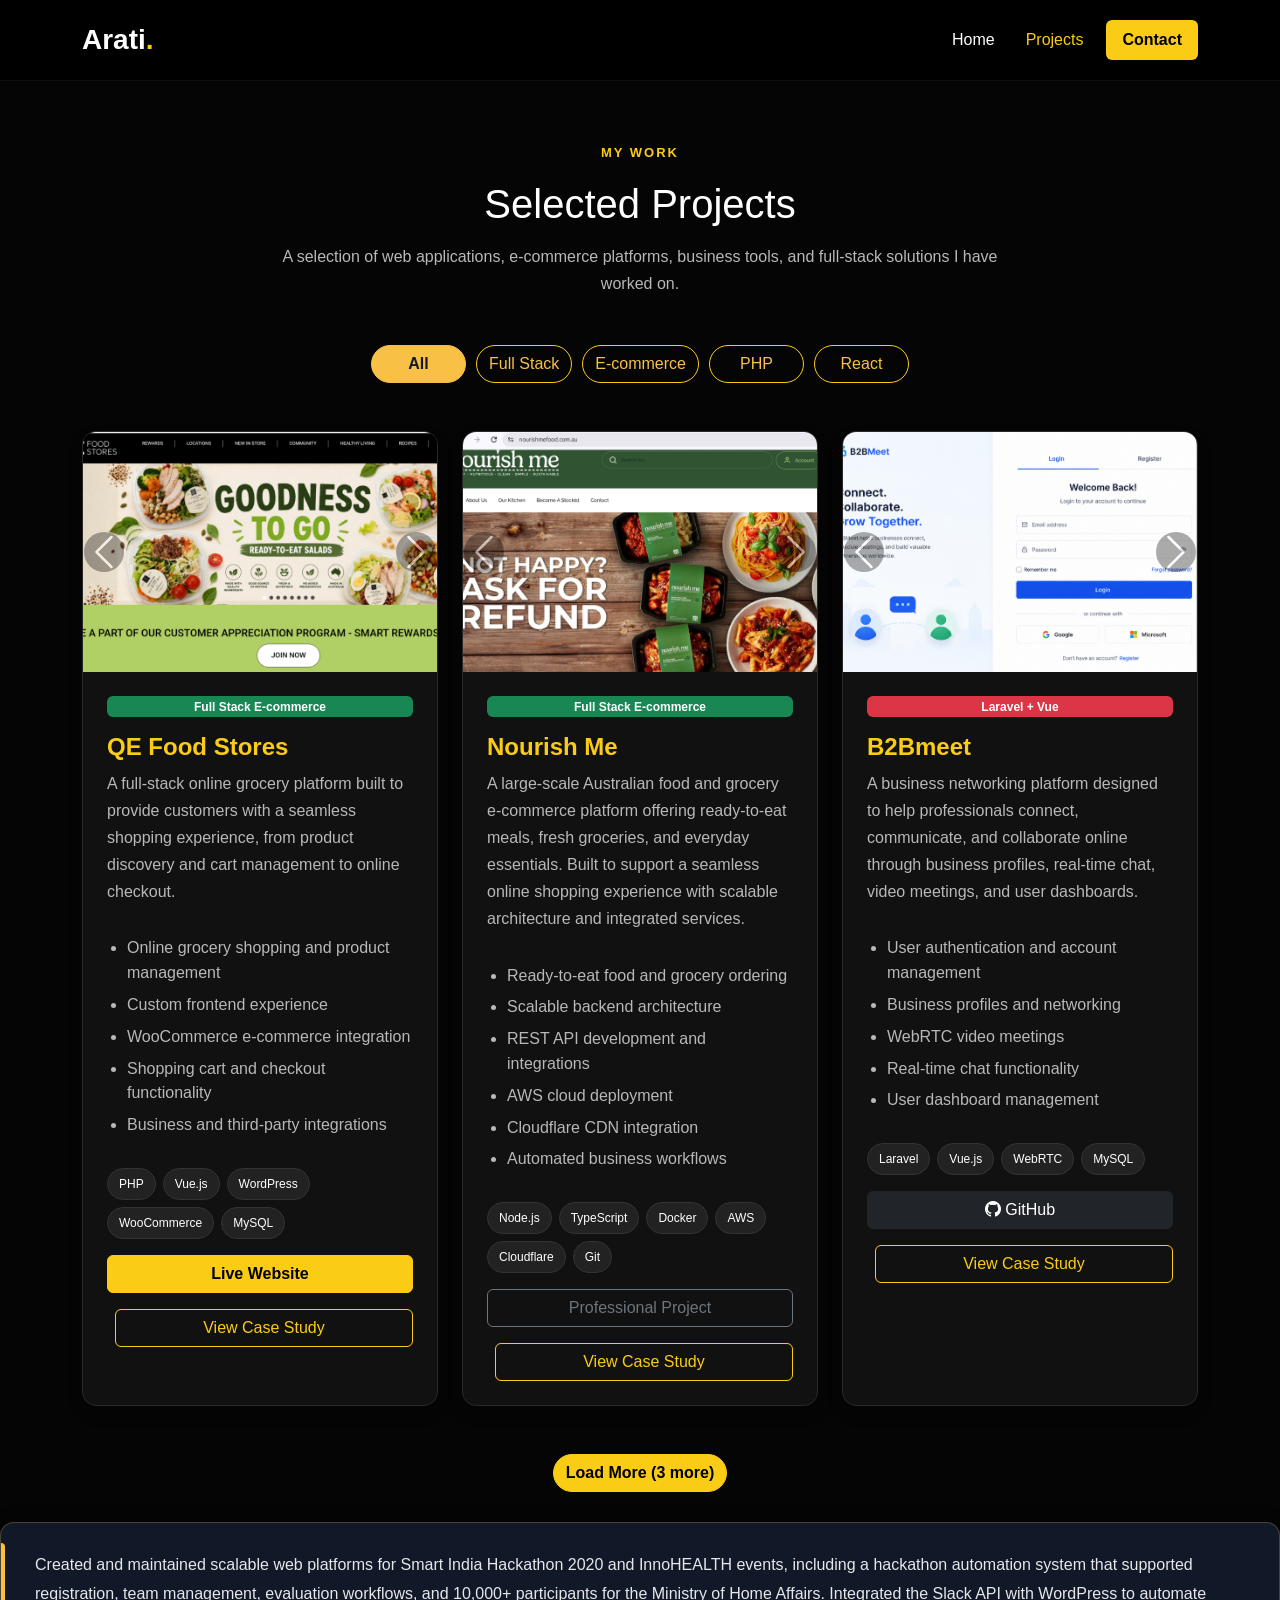
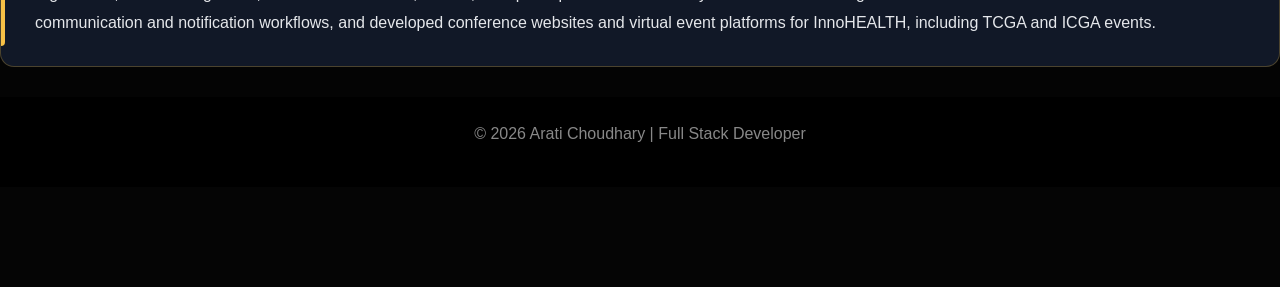
==== projects.html @ 0f9b1ab1 "Update project card with GitHub link and styling" ====
<!DOCTYPE html>

<html lang="en">

<head>

<meta charset="UTF-8">

<meta name="viewport" content="width=device-width, initial-scale=1.0">

<title>Projects | Arati Choudhary</title>

<!-- Bootstrap -->
<link
    href="https://cdn.jsdelivr.net/npm/bootstrap@5.3.3/dist/css/bootstrap.min.css"
    rel="stylesheet"
>

<!-- Bootstrap Icons -->
<link
    rel="stylesheet"
    href="https://cdn.jsdelivr.net/npm/bootstrap-icons@1.11.3/font/bootstrap-icons.min.css"
>

<!-- Custom CSS -->
<link rel="stylesheet" href="style.css">


</head>

<body>

<!-- =========================
     NAVBAR
========================= -->

<nav class="navbar navbar-expand-lg navbar-dark fixed-top">


<div class="container">

    <a class="navbar-brand fw-bold fs-3" href="index.html">
        Arati<span class="text-primary">.</span>
    </a>


    <button
        class="navbar-toggler"
        type="button"
        data-bs-toggle="collapse"
        data-bs-target="#menu"
    >

        <span class="navbar-toggler-icon"></span>

    </button>


    <div class="collapse navbar-collapse" id="menu">

        <ul class="navbar-nav ms-auto">

            <li class="nav-item">

                <a class="nav-link" href="index.html">
                    Home
                </a>

            </li>


            <li class="nav-item">

                <a class="nav-link active" href="#projects">
                    Projects
                </a>

            </li>


            <li class="nav-item">

                <a
                    class="nav-link btn btn-primary px-3"
                    href="index.html#contact"
                >
                    Contact
                </a>

            </li>

        </ul>

    </div>

</div>


</nav>

                        

<!-- =========================
     PROJECTS SECTION
========================= -->

<section id="projects" class="section projects-page">

<div class="container">


    <!-- Page Heading -->

    <div class="text-center mb-5">

        <span class="section-tag">
            MY WORK
        </span>

        <h1 class="mt-3">
            Selected Projects
        </h1>

        <p class="section-description">
            A selection of web applications, e-commerce platforms,
            business tools, and full-stack solutions I have worked on.
        </p>

    </div>



    <!-- =========================
         PROJECT FILTERS
    ========================= -->

    <div class="text-center mb-5 project-filters">

        <button
            class="btn btn-primary filter-btn"
            data-filter="all"
        >
            All
        </button>


        <button
            class="btn btn-outline-primary filter-btn"
            data-filter="fullstack"
        >
            Full Stack
        </button>


        <button
            class="btn btn-outline-primary filter-btn"
            data-filter="ecommerce"
        >
            E-commerce
        </button>


        <button
            class="btn btn-outline-primary filter-btn"
            data-filter="php"
        >
            PHP
        </button>


        <button
            class="btn btn-outline-primary filter-btn"
            data-filter="react"
        >
            React
        </button>


 <!---      <button
            class="btn btn-outline-primary filter-btn"
            data-filter="ai"
        >
            AI
        </button>--->

    </div>



    <!-- =========================
         PROJECT GRID
    ========================= -->

    <div class="row g-4">



        <!-- =====================================================
             QE FOOD STORES
        ====================================================== -->

        <div class="col-lg-4 col-md-6 project-item fullstack ecommerce">

            <div class="project-card card shadow h-100">


                <!-- Images -->

                <div
                    id="qeSlider"
                    class="carousel slide"
                    data-bs-ride="carousel"
                >

                    <div class="carousel-inner">

                        <div class="carousel-item active">

                            <img
                                src="images/qehome.png"
                                class="d-block w-100"
                                alt="QE Food Stores home page"
                            >

                        </div>


                        <div class="carousel-item">

                            <img
                                src="images/qe-product.png"
                                class="d-block w-100"
                                alt="QE Food Stores products"
                            >

                        </div>


                        <div class="carousel-item">

                            <img
                                src="images/qe-cart.png"
                                class="d-block w-100"
                                alt="QE Food Stores shopping cart"
                            >

                        </div>

                    </div>


                    <button
                        class="carousel-control-prev"
                        type="button"
                        data-bs-target="#qeSlider"
                        data-bs-slide="prev"
                    >

                        <span class="carousel-control-prev-icon"></span>

                    </button>


                    <button
                        class="carousel-control-next"
                        type="button"
                        data-bs-target="#qeSlider"
                        data-bs-slide="next"
                    >

                        <span class="carousel-control-next-icon"></span>

                    </button>

                </div>



                <!-- Content -->

                <div class="card-body">

                    <span class="badge bg-success">
                        Full Stack E-commerce
                    </span>


                    <h4 class="mt-3">
                        QE Food Stores
                    </h4>


                    <p>
                        A full-stack online grocery platform built to
                        provide customers with a seamless shopping
                        experience, from product discovery and cart
                        management to online checkout.
                    </p>


                    <ul class="project-features">

                        <li>
                            Online grocery shopping and product management
                        </li>

                        <li>
                            Custom frontend experience
                        </li>

                        <li>
                            WooCommerce e-commerce integration
                        </li>

                        <li>
                            Shopping cart and checkout functionality
                        </li>

                        <li>
                            Business and third-party integrations
                        </li>

                    </ul>


                    <div class="tech-stack">

                        <span>PHP</span>
                        <span>Vue.js</span>
                        <span>WordPress</span>
                        <span>WooCommerce</span>
                        <span>MySQL</span>

                    </div>


                    <a
                        href="https://qefoodstores.com.au"
                        target="_blank"
                        rel="noopener noreferrer"
                        class="btn btn-primary mt-3"
                    >
                        Live Website
                    </a>
                   <button
    type="button"
    class="btn btn-outline-primary mt-3 ms-2"
    data-bs-toggle="modal"
    data-bs-target="#qeCaseStudy"
>
    View Case Study
                   </button>
                </div>

            </div>

        </div>



        <!-- =====================================================
             NOURISH ME
        ====================================================== -->

        <div class="col-lg-4 col-md-6 project-item fullstack ecommerce">

            <div class="project-card card shadow h-100">


                <div
                    id="nourishSlider"
                    class="carousel slide"
                    data-bs-ride="carousel"
                >

                    <div class="carousel-inner">

                        <div class="carousel-item active">

                            <img
                                src="images/nourish-home.png"
                                class="d-block w-100"
                                alt="Nourish Me home page"
                            >

                        </div>


                        <div class="carousel-item">

                            <img
                                src="images/nourish-product.png"
                                class="d-block w-100"
                                alt="Nourish Me products"
                            >

                        </div>


                        <div class="carousel-item">

                            <img
                                src="images/nourish-all-product.png"
                                class="d-block w-100"
                                alt="Nourish Me all products"
                            >

                        </div>
                        <div class="carousel-item">

                            <img
                                src="images/nourish-shopping-cart.png"
                                class="d-block w-100"
                                alt="Nourish Me shopping cart"
                            >

                        </div>

                    </div>


                    <button
                        class="carousel-control-prev"
                        type="button"
                        data-bs-target="#nourishSlider"
                        data-bs-slide="prev"
                    >

                        <span class="carousel-control-prev-icon"></span>

                    </button>


                    <button
                        class="carousel-control-next"
                        type="button"
                        data-bs-target="#nourishSlider"
                        data-bs-slide="next"
                    >

                        <span class="carousel-control-next-icon"></span>

                    </button>

                </div>



                <div class="card-body">

                    <span class="badge bg-success">
                        Full Stack E-commerce
                    </span>


                    <h4 class="mt-3">
                        Nourish Me
                    </h4>


                    <p>
                        A large-scale Australian food and grocery
                        e-commerce platform offering ready-to-eat meals,
                        fresh groceries, and everyday essentials.
                        Built to support a seamless online shopping
                        experience with scalable architecture and
                        integrated services.
                    </p>


                    <ul class="project-features">

                        <li>
                            Ready-to-eat food and grocery ordering
                        </li>

                        <li>
                            Scalable backend architecture
                        </li>

                        <li>
                            REST API development and integrations
                        </li>

                        <li>
                            AWS cloud deployment
                        </li>

                        <li>
                            Cloudflare CDN integration
                        </li>

                        <li>
                            Automated business workflows
                        </li>

                    </ul>


                    <div class="tech-stack">

                        <span>Node.js</span>
                        <span>TypeScript</span>
                        <span>Docker</span>
                        <span>AWS</span>
                        <span>Cloudflare</span>
                        <span>Git</span>

                    </div>


                    <button
                        class="btn btn-outline-secondary mt-3"
                        type="button"
                    >
                        Professional Project
                    </button>
<button
    type="button"
    class="btn btn-outline-primary mt-3 ms-2"
    data-bs-toggle="modal"
    data-bs-target="#nourishCaseStudy"
>
    View Case Study
</button>

                    
                </div>

            </div>

        </div>



        <!-- =====================================================
             B2BMEET
        ====================================================== -->

        <div class="col-lg-4 col-md-6 project-item fullstacko php">

            <div class="project-card card shadow h-100">


                <div
                    id="b2bSlider"
                    class="carousel slide"
                    data-bs-ride="carousel"
                >

                    <div class="carousel-inner">

                        <div class="carousel-item active">

                            <img
                                src="images/b2b-home.png"
                                class="d-block w-100"
                                alt="B2Bmeet home page"
                            >

                        </div>


                        <div class="carousel-item">

                            <img
                                src="images/b2b-meeting.png"
                                class="d-block w-100"
                                alt="B2Bmeet video meeting"
                            >

                        </div>


                        <div class="carousel-item">

                            <img
                                src="images/b2b-chat.png"
                                class="d-block w-100"
                                alt="B2Bmeet chat"
                            >

                        </div>

                    </div>


                    <button
                        class="carousel-control-prev"
                        type="button"
                        data-bs-target="#b2bSlider"
                        data-bs-slide="prev"
                    >

                        <span class="carousel-control-prev-icon"></span>

                    </button>


                    <button
                        class="carousel-control-next"
                        type="button"
                        data-bs-target="#b2bSlider"
                        data-bs-slide="next"
                    >

                        <span class="carousel-control-next-icon"></span>

                    </button>

                </div>



                <div class="card-body">

                    <span class="badge bg-danger">
                        Laravel + Vue
                    </span>


                    <h4 class="mt-3">
                        B2Bmeet
                    </h4>


                    <p>
                        A business networking platform designed to help
                        professionals connect, communicate, and
                        collaborate online through business profiles,
                        real-time chat, video meetings, and user
                        dashboards.
                    </p>


                    <ul class="project-features">

                        <li>
                            User authentication and account management
                        </li>

                        <li>
                            Business profiles and networking
                        </li>

                        <li>
                            WebRTC video meetings
                        </li>

                        <li>
                            Real-time chat functionality
                        </li>

                        <li>
                            User dashboard management
                        </li>

                    </ul>


                    <div class="tech-stack">

                        <span>Laravel</span>
                        <span>Vue.js</span>
                        <span>WebRTC</span>
                        <span>MySQL</span>

                    </div>


                    <a
                        href="https://github.com/Arati-coder26/B2Bmeet"
                        target="_blank"
                        rel="noopener noreferrer"
                        class="btn btn-dark mt-3"
                    >

                        <i class="bi bi-github"></i>

                        GitHub

                    </a>
                
    <button
    type="button"
    class="btn btn-outline-primary mt-3 ms-2"
    data-bs-toggle="modal"
    data-bs-target="#b2bCaseStudy"
  >
    View Case Study
</button>

                    

                </div>

            </div>

        </div>


<!-- =========================
     CAREERTRACK PROJECT
========================= -->

<div class="col-lg-4 col-md-6 project-item fullstacko react">

    <div class="project-card card shadow h-100">
        <div
                    id="b2bSlider"
                    class="carousel slide"
                    data-bs-ride="carousel"
                >

                    <div class="carousel-inner">

                        <div class="carousel-item active">

                            <img
                                src="images/b2b-home.png"
                                class="d-block w-100"
                                alt="B2Bmeet home page"
                            >

                        </div>


                        <div class="carousel-item">

                            <img
                                src="images/b2b-meeting.png"
                                class="d-block w-100"
                                alt="B2Bmeet video meeting"
                            >

                        </div>


                        <div class="carousel-item">

                            <img
                                src="images/b2b-chat.png"
                                class="d-block w-100"
                                alt="B2Bmeet chat"
                            >

                        </div>

                    </div>


                    <button
                        class="carousel-control-prev"
                        type="button"
                        data-bs-target="#b2bSlider"
                        data-bs-slide="prev"
                    >

                        <span class="carousel-control-prev-icon"></span>

                    </button>
            
        </div><button
                        class="carousel-control-next"
                        type="button"
                        data-bs-target="#b2bSlider"
                        data-bs-slide="next"
                    >

                        <span class="carousel-control-next-icon"></span>

                    </button>
    </div>
    <div class="card-body">
    <span class="badge bg-danger">
                        React + Typescript 
                    </span>


                    <h4 class="mt-3">
                        CareerTrack 
                    </h4>
    
        


            <p>
                A job application tracking platform designed to help users
                organize applications, monitor hiring progress, and manage
                their career search from one centralized dashboard.
            </p>

            <ul>

                <li>
                    Job application tracking and management
                </li>

                <li>
                    Application pipeline and hiring-stage tracking
                </li>

                <li>
                    Dashboard with application statistics and activity monitoring
                </li>

                <li>
                    Search, filtering, and application organization
                </li>

                <li>
                    Responsive interface for managing the job search
                </li>

            </ul>

            <div class="tech-stack">
                <span>React</span>
                <span>TypeScript</span>
                <span>Node.js</span>
                <span>API</span>
                <span>Database</span>
            </div>

            <!-- GitHub Button -->

        <a
                        href="https://github.com/Arati-coder26/careertrack-demo"
                        target="_blank"
                        rel="noopener noreferrer"
                        class="btn btn-dark mt-3"
                    >

                        <i class="bi bi-github"></i>

                        GitHub

                    </a>
                
    <button
    type="button"
    class="btn btn-outline-primary mt-3 ms-2"
    data-bs-toggle="modal"
    data-bs-target="#careerTrackCaseStudy"
  >
    View Case Study
    </button>

        </div>

    </div>
</div>



        
        <!-- =====================================================
             MOIRA
        ====================================================== -->

        <div class="col-lg-4 col-md-6 project-item ecommerce fullstack">

            <div class="project-card card shadow h-100">


                <div
                    id="moiraSlider"
                    class="carousel slide"
                    data-bs-ride="carousel"
                >

                    <div class="carousel-inner">

                        <div class="carousel-item active">

                            <img
                                src="images/moira-home.png"
                                class="d-block w-100"
                                alt="Moira home page"
                            >

                        </div>


                        <div class="carousel-item">

                            <img
                                src="images/moira-product.png"
                                class="d-block w-100"
                                alt="Moira products"
                            >

                        </div>


                        <div class="carousel-item">

                            <img
                                src="images/moira-cart.png"
                                class="d-block w-100"
                                alt="Moira product details"
                            >

                        </div>

                    </div>


                    <button
                        class="carousel-control-prev"
                        type="button"
                        data-bs-target="#moiraSlider"
                        data-bs-slide="prev"
                    >

                        <span class="carousel-control-prev-icon"></span>

                    </button>


                    <button
                        class="carousel-control-next"
                        type="button"
                        data-bs-target="#moiraSlider"
                        data-bs-slide="next"
                    >

                        <span class="carousel-control-next-icon"></span>

                    </button>

                </div>



                <div class="card-body">

                    <span class="badge bg-dark">
                        E-commerce
                    </span>


                    <h4 class="mt-3">
                        Moira
                    </h4>


                    <p>
                        A beauty e-commerce website featuring curated
                        product collections and a smooth, user-friendly
                        shopping experience. Customers can explore
                        products, view detailed information, and shop
                        conveniently online.
                    </p>


                    <ul class="project-features">

                        <li>
                            Product collections and categorization
                        </li>

                        <li>
                            Detailed product pages
                        </li>

                        <li>
                            Online shopping experience
                        </li>

                        <li>
                            Responsive storefront design
                        </li>

                    </ul>


                    <div class="tech-stack">

                        <span>Shopify</span>
                        <span>Liquid</span>
                        <span>JavaScript</span>
                        <span>HTML</span>
                        <span>CSS</span>

                    </div>


                    <a
                        href="https://moirabeauty.in/"
                        target="_blank"
                        rel="noopener noreferrer"
                        class="btn btn-primary mt-3"
                    >
                        Live Website
                    </a>
                
<button
    type="button"
    class="btn btn-outline-primary mt-3 ms-2"
    data-bs-toggle="modal"
    data-bs-target="#moiraCaseStudy"
>
    View Case Study
</button>



                </div>

            </div>

        </div>



        <!-- =====================================================
             SKEYNDOR
        ====================================================== -->

        <div class="col-lg-4 col-md-6 project-item ecommerce fullstack">

            <div class="project-card card shadow h-100">


                <div
                    id="skeyndorSlider"
                    class="carousel slide"
                    data-bs-ride="carousel"
                >

                    <div class="carousel-inner">

                        <div class="carousel-item active">

                            <img
                                src="images/skeyndor-home.png"
                                class="d-block w-100"
                                alt="Skeyndor home page"
                            >

                        </div>


                        <div class="carousel-item">

                            <img
                                src="images/skeyndor-products.png"
                                class="d-block w-100"
                                alt="Skeyndor products"
                            >

                        </div>


                        <div class="carousel-item">

                            <img
                                src="images/skeyndor-cart.png"
                                class="d-block w-100"
                                alt="Skeyndor shopping cart"
                            >

                        </div>

                    </div>


                    <button
                        class="carousel-control-prev"
                        type="button"
                        data-bs-target="#skeyndorSlider"
                        data-bs-slide="prev"
                    >

                        <span class="carousel-control-prev-icon"></span>

                    </button>


                    <button
                        class="carousel-control-next"
                        type="button"
                        data-bs-target="#skeyndorSlider"
                        data-bs-slide="next"
                    >

                        <span class="carousel-control-next-icon"></span>

                    </button>

                </div>



                <div class="card-body">

                    <span class="badge bg-dark">
                        E-commerce
                    </span>


                    <h4 class="mt-3">
                        Skeyndor
                    </h4>


                    <p>
                        A skincare e-commerce platform focused on
                        product discovery and online shopping, providing
                        customers with an organized and intuitive
                        browsing experience.
                    </p>


                    <ul class="project-features">

                        <li>
                            Skincare product collections
                        </li>

                        <li>
                            Product browsing and discovery
                        </li>

                        <li>
                            Detailed product information
                        </li>

                        <li>
                            Shopping cart functionality
                        </li>

                    </ul>


                    <div class="tech-stack">

                        <span>Shopify</span>
                        <span>Liquid</span>
                        <span>JavaScript</span>
                        <span>CSS3</span>

                    </div>


                    <a
                        href="https://skeyndor.in/"
                        target="_blank"
                        rel="noopener noreferrer"
                        class="btn btn-primary mt-3"
                    >
                        Live Website
                    </a>
     
<button
    type="button"
    class="btn btn-outline-primary mt-3 ms-2"
    data-bs-toggle="modal"
    data-bs-target="#skeyndorCaseStudy"
>
    View Case Study
</button>

                    
                </div>

            </div>

        </div>



        <!-- =====================================================
             CERTIFICATE MANAGEMENT SYSTEM
        ====================================================== -->

        <div class="col-lg-4 col-md-6 project-item php">

            <div class="project-card card shadow h-100">


                <div
                    id="certificateSlider"
                    class="carousel slide"
                    data-bs-ride="carousel"
                >

                    <div class="carousel-inner">

                        <div class="carousel-item active">

                            <img
                                src="images/certificate-admin.png"
                                class="d-block w-100"
                                alt="Certificate management system"
                            >

                        </div>


                        <div class="carousel-item">

                            <img
                                src="images/certificate-dashboard.png"
                                class="d-block w-100"
                                alt="Certificate management dashboard"
                            >

                        </div>

                    </div>


                    <button
                        class="carousel-control-prev"
                        type="button"
                        data-bs-target="#certificateSlider"
                        data-bs-slide="prev"
                    >

                        <span class="carousel-control-prev-icon"></span>

                    </button>


                    <button
                        class="carousel-control-next"
                        type="button"
                        data-bs-target="#certificateSlider"
                        data-bs-slide="next"
                    >

                        <span class="carousel-control-next-icon"></span>

                    </button>
                    


                  </div>



                <div class="card-body">

                    <span class="badge bg-warning text-dark">
                        PHP
                    </span>


                    <h4 class="mt-3">
                        Certificate Management System
                    </h4>


                    <p>
                        A centralized certificate management platform
                        designed to streamline certificate creation,
                        customization, record management, and
                        organization through a simple digital workflow.
                    </p>


                    <ul class="project-features">

                        <li>
                            Certificate creation and management
                        </li>

                        <li>
                            Certificate record organization
                        </li>

                        <li>
                            Structured management dashboard
                        </li>

                        <li>
                            User-friendly workflow
                        </li>

                    </ul>


                    <div class="tech-stack">

                        <span>PHP</span>
                        <span>MySQL</span>
                        <span>Bootstrap</span>
                        <span>JavaScript</span>

                    </div>


                    <a
                        href="https://github.com/Arati-coder26/certificate"
                        target="_blank"
                        rel="noopener noreferrer"
                        class="btn btn-dark mt-3"
                    >

                        <i class="bi bi-github"></i>

                        GitHub

                    </a>
                    <button
    type="button"
    class="btn btn-warning mt-3"
    data-bs-toggle="modal"
    data-bs-target="#certificateCaseStudy"
>
    View Case Study
</button>

            </div>

        </div>


    </div>





<!-- =====================================================
     7. FRESH FOOD CAFE
====================================================== -->

<div class="col-lg-4 col-md-6 project-item load-more-project fullstack ecommerce">

    <div class="project-card card shadow h-100">

        <img
            src="images/fresh-food-cafe.png"
            class="card-img-top project-image"
            alt="Fresh Food Cafe website"
        >

        <div class="card-body">

            <span class="badge bg-primary">
                Web Development
            </span>

            <h4 class="mt-3">
                Fresh Food Café
            </h4>

            <p>
                A business website for an Australian fresh food and
                café business, created to present the business,
                products, services, and customer information online.
            </p>

            <ul class="project-features">
                <li>Business website development</li>
                <li>Product and service presentation</li>
                <li>Responsive user interface</li>
                <li>Customer-focused website structure</li>
            </ul>

            <div class="tech-stack">
                <span>Web Development</span>
                <span>Full Stack</span>
            </div>

            <a
                href="https://freshfoodmarketscafe.com.au"
                target="_blank"
                rel="noopener noreferrer"
                class="btn btn-primary mt-3"
            >
                Live Website
            </a>

        </div>

    </div>

</div>


<!-- =====================================================
     8. QV ELECTRICAL
====================================================== -->

<div class="col-lg-4 col-md-6 project-item load-more-project fullstack">

    <div class="project-card card shadow h-100">

        <img
            src="images/qvelectrical.png"
            class="card-img-top project-image"
            alt="QV Electrical website"
        >

        <div class="card-body">

            <span class="badge bg-primary">
                Web Development
            </span>

            <h4 class="mt-3">
                QV Electrical
            </h4>

            <p>
                A professional business website developed for an
                Australian electrical services company, providing
                customers with information about services and the
                business through a responsive online presence.
            </p>

            <ul class="project-features">
                <li>Business website development</li>
                <li>Service presentation</li>
                <li>Responsive website design</li>
                <li>Customer-focused information structure</li>
            </ul>

            <div class="tech-stack">
                <span>Web Development</span>
                <span>Full Stack</span>
            </div>

            <a
                href="https://qvelectrical.com.au"
                target="_blank"
                rel="noopener noreferrer"
                class="btn btn-primary mt-3"
            >
                Live Website
            </a>

        </div>

    </div>

</div>


<!-- =====================================================
     9. MOODLE LMS
====================================================== -->

<div class="col-lg-4 col-md-6 project-item load-more-project fullstack">

    <div class="project-card card shadow h-100">

        <img
            src="images/moodle-lms.png"
            class="card-img-top project-image"
            alt="Moodle LMS website"
        >

        <div class="card-body">

            <span class="badge bg-primary">
                Full Stack Development
            </span>

            <h4 class="mt-3">
                Moodle LMS
            </h4>

            <p>
                A learning management platform built around Moodle
                to support online training, educational content,
                learner access, and structured digital learning.
            </p>

            <ul class="project-features">
                <li>Learning management system</li>
                <li>Online course and training environment</li>
                <li>Learner-focused digital experience</li>
                <li>Structured educational content</li>
            </ul>

            <div class="tech-stack">
                <span>Moodle</span>
                <span>Web Development</span>
                <span>Full Stack</span>
            </div>

            <a
                href="https://teamacademy.qefoodstores.com.au"
                target="_blank"
                rel="noopener noreferrer"
                class="btn btn-primary mt-3"
            >
                Live Website
            </a>

        </div>

    </div>

</div>


<!-- =====================================================
     10. QE GLOBAL
====================================================== -->

<div class="col-lg-4 col-md-6 project-item load-more-project fullstack">

    <div class="project-card card shadow h-100">

        <img
            src="images/qe-global.png"
            class="card-img-top project-image"
            alt="QE Global website"
        >

        <div class="card-body">

            <span class="badge bg-primary">
                Full Stack Development
            </span>

            <h4 class="mt-3">
                QE Global
            </h4>

            <p>
                A global business website currently under development,
                focused on establishing a professional digital presence
                and presenting the organisation and its services online.
            </p>

            <ul class="project-features">
                <li>Full-stack website development</li>
                <li>Business-focused website structure</li>
                <li>Responsive web experience</li>
                <li>Ongoing development and improvements</li>
            </ul>

            <div class="tech-stack">
                <span>Web Development</span>
                <span>Full Stack</span>
            </div>

            <span class="btn btn-outline-secondary mt-3">
                In Progress
            </span>

        </div>

    </div>

</div>


<!-- =====================================================
     11. HEALTHCARE LMS
====================================================== -->

<div class="col-lg-4 col-md-6 project-item load-more-project fullstack php">

    <div class="project-card card shadow h-100">

        <img
            src="images/healthcare-lms.png"
            class="card-img-top project-image"
            alt="Healthcare LMS website"
        >

        <div class="card-body">

            <span class="badge bg-primary">
                Full Stack Development
            </span>

            <h4 class="mt-3">
                Healthcare LMS
            </h4>

            <p>
                A healthcare-focused learning management platform
                designed to provide an organized digital environment
                for online education and learning content.
            </p>

            <ul class="project-features">
                <li>Online healthcare education platform</li>
                <li>Learning content management</li>
                <li>Structured learning experience</li>
                <li>Responsive web interface</li>
            </ul>

            <div class="tech-stack">
                <span>Web Development</span>
                <span>Full Stack</span>
            </div>

            <a
                href="https://diabeteseducation.org"
                target="_blank"
                rel="noopener noreferrer"
                class="btn btn-primary mt-3"
            >
                Live Website
            </a>

        </div>

    </div>

</div>


<!-- =====================================================
     12. INNOHEALTH CONFERENCES
====================================================== -->

<div class="col-lg-4 col-md-6 project-item load-more-project fullstack">

    <div class="project-card card shadow h-100">

        <img
            src="images/innohealth.png"
            class="card-img-top project-image"
            alt="InnoHEALTH Conferences website"
        >

        <div class="card-body">

            <span class="badge bg-primary">
                Full Stack Development
            </span>

            <h4 class="mt-3">
                InnoHEALTH Conferences
            </h4>

            <p>
                A healthcare conference and professional event
                platform presenting conferences, programs, speakers,
                and healthcare industry initiatives through a
                structured digital experience.
            </p>

            <ul class="project-features">
                <li>Conference and event information</li>
                <li>Program and speaker presentation</li>
                <li>Structured content management</li>
                <li>Responsive web experience</li>
            </ul>

            <div class="tech-stack">
                <span>Web Development</span>
                <span>Full Stack</span>
            </div>

            <a
                href="https://innohealth.in"
                target="_blank"
                rel="noopener noreferrer"
                class="btn btn-primary mt-3"
            >
                Live Website
            </a>

        </div>

    </div>

</div>


<!-- =====================================================
     13. MAKEUP STUDIO INDIA
====================================================== -->

<div class="col-lg-4 col-md-6 project-item load-more-project fullstack ecommerce php">

    <div class="project-card card shadow h-100">

        <img
            src="images/makeup-studio.png"
            class="card-img-top project-image"
            alt="Makeup Studio India website"
        >

        <div class="card-body">

            <span class="badge bg-primary">
                Web Development
            </span>

            <h4 class="mt-3">
                Makeup Studio India
            </h4>

            <p>
                A professional beauty and makeup website developed
                to showcase services, business information, and
                customer-facing content through a modern web presence.
            </p>

            <ul class="project-features">
                <li>Business website development</li>
                <li>Beauty and makeup service presentation</li>
                <li>Responsive web interface</li>
                <li>Customer-focused content structure</li>
            </ul>

            <div class="tech-stack">
                <span>Web Development</span>
                <span>Full Stack</span>
            </div>

            <a
                href="https://www.makeupstudio.in"
                target="_blank"
                rel="noopener noreferrer"
                class="btn btn-primary mt-3"
            >
                Live Website
            </a>

        </div>

    </div>

</div>


<!-- =====================================================
     14. INNOHEALTH MAGAZINE
====================================================== -->

<div class="col-lg-4 col-md-6 project-item load-more-project fullstack">

    <div class="project-card card shadow h-100">

        <img
            src="images/innohealth-magazine.png"
            class="card-img-top project-image"
            alt="InnoHEALTH Magazine website"
        >

        <div class="card-body">

            <span class="badge bg-primary">
                Web Development
            </span>

            <h4 class="mt-3">
                InnoHEALTH Magazine
            </h4>

            <p>
                A healthcare-focused digital magazine platform
                presenting healthcare news, insights, articles,
                and industry-related content through an organized
                online publication.
            </p>

            <ul class="project-features">
                <li>Healthcare content publishing</li>
                <li>Digital magazine presentation</li>
                <li>Structured article and content layout</li>
                <li>Responsive web experience</li>
            </ul>

            <div class="tech-stack">
                <span>Web Development</span>
                <span>Full Stack</span>
            </div>

            <a
                href="https://innohealthmagazine.com/"
                target="_blank"
                rel="noopener noreferrer"
                class="btn btn-primary mt-3"
            >
                Live Website
            </a>

        </div>

    </div>

</div>


<!-- =====================================================
     15. ICFHE
====================================================== -->

<div class="col-lg-4 col-md-6 project-item load-more-project fullstack">

    <div class="project-card card shadow h-100">

        <img
            src="images/icfhe.png"
            class="card-img-top project-image"
            alt="ICFHE website"
        >

        <div class="card-body">

            <span class="badge bg-primary">
                Web Development
            </span>

            <h4 class="mt-3">
                ICFHE
            </h4>

            <p>
                A professional healthcare-focused website supporting
                conference and industry-related information through
                a structured and responsive digital platform.
            </p>

            <ul class="project-features">
                <li>Professional event website</li>
                <li>Healthcare industry content</li>
                <li>Structured information presentation</li>
                <li>Responsive website experience</li>
            </ul>

            <div class="tech-stack">
                <span>Web Development</span>
                <span>Full Stack</span>
            </div>

            <a
                href="https://icfhe.in/"
                target="_blank"
                rel="noopener noreferrer"
                class="btn btn-primary mt-3"
            >
                Live Website
            </a>

        </div>

    </div>

</div>


<!-- =====================================================
     16. INNOVATIOCURIS
====================================================== -->

<div class="col-lg-4 col-md-6 project-item load-more-project fullstack">

    <div class="project-card card shadow h-100">

        <img
            src="images/innovatiocuris.png"
            class="card-img-top project-image"
            alt="InnovatioCuris website"
        >

        <div class="card-body">

            <span class="badge bg-primary">
                Web Development
            </span>

            <h4 class="mt-3">
                InnovatioCuris
            </h4>

            <p>
                A healthcare innovation-focused digital platform
                presenting information and resources related to
                healthcare technology, innovation, and industry
                initiatives.
            </p>

            <ul class="project-features">
                <li>Healthcare innovation platform</li>
                <li>Industry-focused content presentation</li>
                <li>Structured website architecture</li>
                <li>Responsive web interface</li>
            </ul>

            <div class="tech-stack">
                <span>Web Development</span>
                <span>Full Stack</span>
            </div>

            <a
                href="https://innovatiocuris.com/"
                target="_blank"
                rel="noopener noreferrer"
                class="btn btn-primary mt-3"
            >
                Live Website
            </a>

        </div>

    </div>

</div>


<!-- =====================================================
     17. MIXORG.COM
====================================================== -->

<div class="col-lg-4 col-md-6 project-item load-more-project fullstack">

    <div class="project-card card shadow h-100">

        <img
            src="images/mixorg.png"
            class="card-img-top project-image"
            alt="Mixorg.com website"
        >

        <div class="card-body">

            <span class="badge bg-primary">
                Full Stack Development
            </span>

            <h4 class="mt-3">
                Mixorg.com
            </h4>

            <p>
                A web platform developed to provide a professional
                online experience with structured content,
                responsive interfaces, and business-focused
                functionality.
            </p>

            <ul class="project-features">
                <li>Full-stack web development</li>
                <li>Responsive user interface</li>
                <li>Structured content presentation</li>
                <li>Business-focused web experience</li>
            </ul>

            <div class="tech-stack">
                <span>Web Development</span>
                <span>Full Stack</span>
            </div>

            <a
                href="https://mixorg.com/"
                target="_blank"
                rel="noopener noreferrer"
                class="btn btn-primary mt-3"
            >
                Live Website
            </a>

        </div>

    </div>

</div>

        


    <!-- =========================
     QE FOOD STORES CASE STUDY
========================= -->

<div
    class="modal fade star-case-study"
    id="qeCaseStudy"
    tabindex="-1"
    aria-labelledby="qeCaseStudyLabel"
    aria-hidden="true">

    <div class="modal-dialog modal-lg modal-dialog-centered">

        <div class="modal-content">

            <div class="modal-header">

                <div>
                    <span class="badge bg-success">
                        Full Stack E-commerce
                    </span>

                    <h3 class="modal-title mt-2" id="qeCaseStudyLabel">
                        QE Food Stores
                    </h3>
                </div>

                <button
                    type="button"
                    class="btn-close"
                    data-bs-dismiss="modal"
                    aria-label="Close"
                ></button>

            </div>


            <div class="modal-body">

                <!-- Situation -->

                <div class="star-item">

                    <h5>
                        <span class="star-letter">S</span>
                        Situation
                    </h5>

                    <p>
                        QE Food Stores required an online grocery platform
                        that could provide customers with a smooth digital
                        shopping experience, from discovering products
                        through to cart management and checkout.
                    </p>

                </div>


                <!-- Task -->

                <div class="star-item">

                    <h5>
                        <span class="star-letter">T</span>
                        Task
                    </h5>

                    <p>
                        Develop and support the e-commerce experience,
                        including the customer-facing frontend, product
                        management, shopping cart, checkout, and required
                        business integrations.
                    </p>

                </div>


                <!-- Action -->

                <div class="star-item">

                    <h5>
                        <span class="star-letter">A</span>
                        Action
                    </h5>

                    <ul>

                        <li>
                            Developed the custom frontend experience
                            using Vue.js.
                        </li>

                        <li>
                            Worked with PHP, WordPress, and WooCommerce
                            to support the e-commerce platform.
                        </li>

                        <li>
                            Implemented product browsing and management
                            functionality.
                        </li>

                        <li>
                            Implemented shopping cart and checkout
                            functionality.
                        </li>

                        <li>
                            Worked with business and third-party
                            integrations.
                        </li>

                        <li>
                            Used MySQL as part of the application
                            data layer.
                        </li>

                    </ul>

                </div>


                <!-- Result -->

                <div class="star-item">

                    <h5>
                        <span class="star-letter">R</span>
                        Result
                    </h5>

                    <p >
                        Delivered a complete online grocery shopping
                        platform supporting product discovery, product
                        management, cart management, and online checkout
                        through an integrated e-commerce experience.
                    </p>

                </div>


                <!-- Technologies -->

                <div class="mt-4">

                    <h6>
                        Technologies
                    </h6>

                    <div class="tech-stack">

                        <span>PHP</span>
                        <span>Vue.js</span>
                        <span>WordPress</span>
                        <span>WooCommerce</span>
                        <span>MySQL</span>

                    </div>

                </div>

            </div>


            <div class="modal-footer">

                <a
                    href="https://qefoodstores.com.au"
                    target="_blank"
                    rel="noopener noreferrer"
                    class="btn btn-primary"
                >
                    Live Website
                </a>

                <button
                    type="button"
                    class="btn btn-secondary"
                    data-bs-dismiss="modal"
                >
                    Close
                </button>

            </div>

        </div>

    </div>

</div>


<!-- =========================
     NOURISH ME CASE STUDY
========================= -->

<div
    class="modal fade star-case-study"
    id="nourishCaseStudy"
    tabindex="-1"
    aria-labelledby="nourishCaseStudyLabel"
    aria-hidden="true"
>

    <div class="modal-dialog modal-lg modal-dialog-centered">

        <div class="modal-content">


            <!-- Modal Header -->

            <div class="modal-header">

                <div>

                    <span class="badge bg-success">
                        Full Stack E-commerce
                    </span>

                    <h3
                        class="modal-title mt-2"
                        id="nourishCaseStudyLabel"
                    >
                        Nourish Me
                    </h3>

                </div>


                <button
                    type="button"
                    class="btn-close"
                    data-bs-dismiss="modal"
                    aria-label="Close"
                ></button>

            </div>



            <!-- Modal Body -->

            <div class="modal-body">


                <!-- =========================
                     SITUATION
                ========================= -->

                <div class="star-item">

                    <h5>

                        <span class="star-letter">
                            S
                        </span>

                        Situation

                    </h5>

                    <p>
                        Nourish Me required a scalable online food and
                        grocery platform capable of supporting ready-to-eat
                        meals, fresh groceries, and everyday essentials
                        while providing customers with a seamless online
                        ordering experience.
                    </p>

                </div>



                <!-- =========================
                     TASK
                ========================= -->

                <div class="star-item">

                    <h5>

                        <span class="star-letter">
                            T
                        </span>

                        Task

                    </h5>

                    <p>
                        Support the development of a scalable e-commerce
                        platform, including backend services, API
                        integrations, cloud infrastructure, and automated
                        business workflows.
                    </p>

                </div>



                <!-- =========================
                     ACTION
                ========================= -->

                <div class="star-item">

                    <h5>

                        <span class="star-letter">
                            A
                        </span>

                        Action

                    </h5>

                    <ul>

                        <li>
                            Developed and maintained backend functionality
                            using Node.js and TypeScript.
                        </li>

                        <li>
                            Developed and integrated REST APIs to support
                            platform functionality and external services.
                        </li>

                        <li>
                            Worked with Docker to support consistent
                            application environments and deployment
                            workflows.
                        </li>

                        <li>
                            Supported AWS cloud deployment and
                            infrastructure.
                        </li>

                        <li>
                            Integrated Cloudflare CDN to support platform
                            delivery and performance.
                        </li>

                        <li>
                            Implemented and supported automated business
                            workflows.
                        </li>

                        <li>
                            Used Git for source control and collaborative
                            development.
                        </li>

                    </ul>

                </div>



                <!-- =========================
                     RESULT
                ========================= -->

                <div class="star-item">

                    <h5>

                        <span class="star-letter">
                            R
                        </span>

                        Result

                    </h5>

                    <p>
                        Contributed to a scalable food and grocery
                        e-commerce platform supporting online ordering,
                        integrated services, cloud deployment, and
                        automated business workflows.
                    </p>

                </div>



                <!-- =========================
                     TECHNOLOGIES
                ========================= -->

                <div class="mt-4">

                    <h6>
                        Technologies
                    </h6>

                    <div class="tech-stack">

                        <span>Node.js</span>
                        <span>TypeScript</span>
                        <span>Docker</span>
                        <span>AWS</span>
                        <span>Cloudflare</span>
                        <span>Git</span>

                    </div>

                </div>


            </div>



            <!-- Modal Footer -->

            <div class="modal-footer">

                <button
                    type="button"
                    class="btn btn-secondary"
                    data-bs-dismiss="modal"
                >
                    Close
                </button>

            </div>


        </div>

    </div>

</div>

<!-- =========================
     B2BMEET CASE STUDY
========================= -->
<div
    class="modal fade star-case-study"
    id="b2bCaseStudy"
    tabindex="-1"
    aria-labelledby="b2bCaseStudyLabel"
    aria-hidden="true"
>

    <div class="modal-dialog modal-lg modal-dialog-centered">

        <div class="modal-content">


            <!-- Modal Header -->

            <div class="modal-header">

                <div>

                    <span class="badge bg-danger">
                        Laravel + Vue
                    </span>

                    <h3
                        class="modal-title mt-2"
                        id="b2bCaseStudyLabel"
                    >
                        B2Bmeet
                    </h3>

                </div>

                <button
                    type="button"
                    class="btn-close"
                    data-bs-dismiss="modal"
                    aria-label="Close"
                ></button>

            </div>



            <!-- Modal Body -->

            <div class="modal-body">


                <!-- =========================
                     SITUATION
                ========================= -->

                <div class="star-item">

                    <h5>

                        <span class="star-letter">
                            S
                        </span>

                        Situation

                    </h5>

                    <p>
                        Businesses and professionals needed a digital
                        platform where they could connect, communicate,
                        and collaborate through business profiles,
                        messaging, and online meetings.
                    </p>

                </div>



                <!-- =========================
                     TASK
                ========================= -->

                <div class="star-item">

                    <h5>

                        <span class="star-letter">
                            T
                        </span>

                        Task

                    </h5>

                    <p>
                        Develop a business networking platform with
                        user authentication, business profiles,
                        real-time communication, video meetings,
                        and user dashboard functionality.
                    </p>

                </div>



                <!-- =========================
                     ACTION
                ========================= -->

                <div class="star-item">

                    <h5>

                        <span class="star-letter">
                            A
                        </span>

                        Action

                    </h5>

                    <ul>

                        <li>
                            Developed application functionality using
                            Laravel and Vue.js.
                        </li>

                        <li>
                            Implemented user authentication and
                            account management.
                        </li>

                        <li>
                            Developed business profiles and networking
                            functionality.
                        </li>

                        <li>
                            Implemented real-time chat functionality.
                        </li>

                        <li>
                            Integrated WebRTC-based video meetings.
                        </li>

                        <li>
                            Developed user dashboard management
                            functionality.
                        </li>

                        <li>
                            Worked with MySQL for application data
                            management.
                        </li>

                    </ul>

                </div>



                <!-- =========================
                     RESULT
                ========================= -->

                <div class="star-item">

                    <h5>

                        <span class="star-letter">
                            R
                        </span>

                        Result

                    </h5>

                    <p>
                        Delivered a business networking platform that
                        brings together professional profiles,
                        real-time communication, video meetings, and
                        dashboard functionality in a single application.
                    </p>

                </div>



                <!-- =========================
                     TECHNOLOGIES
                ========================= -->

                <div class="mt-4">

                    <h6>
                        Technologies
                    </h6>

                    <div class="tech-stack">

                        <span>Laravel</span>
                        <span>Vue.js</span>
                        <span>WebRTC</span>
                        <span>MySQL</span>

                    </div>

                </div>


            </div>



            <!-- Modal Footer -->

            <div class="modal-footer">

                <a
                    href="https://github.com/Arati-coder26/B2Bmeet"
                    target="_blank"
                    rel="noopener noreferrer"
                    class="btn btn-dark"
                >

                    <i class="bi bi-github"></i>

                    GitHub

                </a>

                <button
                    type="button"
                    class="btn btn-secondary"
                    data-bs-dismiss="modal"
                >
                    Close
                </button>

            </div>


        </div>

    </div>

</div>

<!-- =========================
     MOIRA CASE STUDY
========================= -->

<div
    class="modal fade star-case-study "
    id="moiraCaseStudy"
    tabindex="-1"
    aria-labelledby="moiraCaseStudyLabel"
    aria-hidden="true"
>

    <div class="modal-dialog modal-lg modal-dialog-centered">

        <div class="modal-content">


            <!-- Modal Header -->

            <div class="modal-header">

                <div>

                    <span class="badge bg-dark">
                        E-commerce
                    </span>

                    <h3
                        class="modal-title mt-2"
                        id="moiraCaseStudyLabel"
                    >
                        Moira
                    </h3>

                </div>


                <button
                    type="button"
                    class="btn-close"
                    data-bs-dismiss="modal"
                    aria-label="Close"
                ></button> 
         <button
    type="button"
    class="btn btn-outline-primary mt-3 ms-2"
    data-bs-toggle="modal"
    data-bs-target="#moiraCaseStudy"
>
    View Case Study
</button>


            </div>



            <!-- Modal Body -->

            <div class="modal-body">


                <!-- =========================
                     SITUATION
                ========================= -->

                <div class="star-item">

                    <h5>

                        <span class="star-letter">
                            S
                        </span>

                        Situation

                    </h5>

                    <p>
                        Moira required a beauty-focused e-commerce
                        storefront that could present its product
                        collections clearly and provide customers with
                        a smooth and user-friendly online shopping
                        experience.
                    </p>

                </div>



                <!-- =========================
                     TASK
                ========================= -->

                <div class="star-item">

                    <h5>

                        <span class="star-letter">
                            T
                        </span>

                        Task

                    </h5>

                    <p>
                        Develop and customize the online storefront,
                        including product collections, product detail
                        pages, and the customer shopping experience
                        across responsive devices.
                    </p>

                </div>



                <!-- =========================
                     ACTION
                ========================= -->

                <div class="star-item">

                    <h5>

                        <span class="star-letter">
                            A
                        </span>

                        Action

                    </h5>

                    <ul>

                        <li>
                            Worked with Shopify and Liquid to develop
                            and customize the e-commerce storefront.
                        </li>

                        <li>
                            Implemented product collections and
                            categorization.
                        </li>

                        <li>
                            Developed and customized detailed product
                            pages.
                        </li>

                        <li>
                            Used JavaScript to support interactive
                            storefront functionality.
                        </li>

                        <li>
                            Worked with HTML and CSS to create a
                            responsive storefront experience.
                        </li>

                    </ul>

                </div>



                <!-- =========================
                     RESULT
                ========================= -->

                <div class="star-item">

                    <h5>

                        <span class="star-letter">
                            R
                        </span>

                        Result

                    </h5>

                    <p>
                        Delivered a responsive beauty e-commerce
                        storefront that allows customers to explore
                        curated product collections, view detailed
                        product information, and shop online.
                    </p>

                </div>



                <!-- =========================
                     TECHNOLOGIES
                ========================= -->

                <div class="mt-4">

                    <h6>
                        Technologies
                    </h6>

                    <div class="tech-stack">

                        <span>Shopify</span>
                        <span>Liquid</span>
                        <span>JavaScript</span>
                        <span>HTML</span>
                        <span>CSS</span>

                    </div>

                </div>


            </div>



            <!-- Modal Footer -->

            <div class="modal-footer">

                <a
                    href="https://moirabeauty.in/"
                    target="_blank"
                    rel="noopener noreferrer"
                    class="btn btn-primary"
                >
                    Live Website
                </a>

                <button
                    type="button"
                    class="btn btn-secondary"
                    data-bs-dismiss="modal"
                >
                    Close
                </button>

            </div>


        </div>

    </div>

</div>

    
<!-- =========================
     SKEYNDOR CASE STUDY
========================= -->

<div
    class="modal fade star-case-study"
    id="skeyndorCaseStudy"
    tabindex="-1"
    aria-labelledby="skeyndorCaseStudyLabel"
    aria-hidden="true"
>

    <div class="modal-dialog modal-lg modal-dialog-centered">

        <div class="modal-content">


            <!-- Modal Header -->

            <div class="modal-header">

                <div>

                    <span class="badge bg-dark">
                        E-commerce
                    </span>

                    <h3
                        class="modal-title mt-2"
                        id="skeyndorCaseStudyLabel"
                    >
                        Skeyndor
                    </h3>

                </div>


                <button
                    type="button"
                    class="btn-close"
                    data-bs-dismiss="modal"
                    aria-label="Close"
                ></button>

            </div>



            <!-- Modal Body -->

            <div class="modal-body">


                <!-- =========================
                     SITUATION
                ========================= -->

                <div class="star-item">

                    <h5>

                        <span class="star-letter">
                            S
                        </span>

                        Situation

                    </h5>

                    <p>
                        Skeyndor required an organized skincare
                        e-commerce platform that could make its product
                        collections and product information easy for
                        customers to discover and navigate online.
                    </p>

                </div>



                <!-- =========================
                     TASK
                ========================= -->

                <div class="star-item">

                    <h5>

                        <span class="star-letter">
                            T
                        </span>

                        Task

                    </h5>

                    <p>
                        Develop and customize the e-commerce storefront
                        to support product discovery, detailed product
                        information, and an intuitive online shopping
                        experience.
                    </p>

                </div>



                <!-- =========================
                     ACTION
                ========================= -->

                <div class="star-item">

                    <h5>

                        <span class="star-letter">
                            A
                        </span>

                        Action

                    </h5>

                    <ul>

                        <li>
                            Worked with Shopify and Liquid to develop
                            and customize the storefront.
                        </li>

                        <li>
                            Implemented skincare product collections
                            and organization.
                        </li>

                        <li>
                            Developed product browsing and discovery
                            functionality.
                        </li>

                        <li>
                            Implemented detailed product information
                            pages.
                        </li>

                        <li>
                            Worked with JavaScript to support storefront
                            interactions.
                        </li>

                        <li>
                            Implemented and supported shopping cart
                            functionality.
                        </li>

                        <li>
                            Used CSS3 to support the responsive
                            storefront experience.
                        </li>

                    </ul>

                </div>



                <!-- =========================
                     RESULT
                ========================= -->

                <div class="star-item">

                    <h5>

                        <span class="star-letter">
                            R
                        </span>

                        Result

                    </h5>

                    <p>
                        Delivered an organized skincare e-commerce
                        storefront that enables customers to browse
                        product collections, explore detailed product
                        information, and use an online shopping cart.
                    </p>

                </div>



                <!-- =========================
                     TECHNOLOGIES
                ========================= -->

                <div class="mt-4">

                    <h6>
                        Technologies
                    </h6>

                    <div class="tech-stack">

                        <span>Shopify</span>
                        <span>Liquid</span>
                        <span>JavaScript</span>
                        <span>CSS3</span>

                    </div>

                </div>


            </div>



            <!-- Modal Footer -->

            <div class="modal-footer">

                <a
                    href="https://skeyndor.in/"
                    target="_blank"
                    rel="noopener noreferrer"
                    class="btn btn-primary"
                >
                    Live Website
                </a>

                <button
                    type="button"
                    class="btn btn-secondary"
                    data-bs-dismiss="modal"
                >
                    Close
                </button>

            </div>


        </div>

    </div>
</div>
<!-- =====================================================
     CERTIFICATE MANAGEMENT SYSTEM CASE STUDY
===================================================== -->

<div
    class="modal fade star-case-study"
    id="certificateCaseStudy"
    tabindex="-1"
    aria-labelledby="certificateCaseStudyLabel"
    aria-hidden="true"
>
    
    
    <div class="modal-dialog modal-lg modal-dialog-centered">

        <div class="modal-content">

            <div class="modal-header">

                <div>

                    <span class="badge bg-warning text-dark">
                        PHP
                    </span>

                    <h3
                        class="modal-title mt-2"
                        id="certificateCaseStudyLabel"
                    >
                        Certificate Management System
                    </h3>

                </div>

                <button
                    type="button"
                    class="btn-close"
                    data-bs-dismiss="modal"
                    aria-label="Close"
                ></button>

            </div>


            <div class="modal-body">

                <!-- SITUATION -->

                <div class="star-item">

                    <h5>
                        <span class="star-letter">S</span>
                        Situation
                    </h5>

                    <p>
                        Managing certificate information and records
                        manually can become difficult as the number
                        of certificates increases. A centralized
                        digital system was needed to make certificate
                        management more organized and efficient.
                    </p>

                </div>


                <!-- TASK -->

                <div class="star-item">

                    <h5>
                        <span class="star-letter">T</span>
                        Task
                    </h5>

                    <p>
                        The task was to develop a web-based certificate
                        management system that could provide a simple
                        workflow for creating, managing, and organizing
                        certificate records.
                    </p>

                </div>


                <!-- ACTION -->

                <div class="star-item">

                    <h5>
                        <span class="star-letter">A</span>
                        Action
                    </h5>

                    <ul>

                        <li>
                            Developed the application using PHP.
                        </li>

                        <li>
                            Designed and managed the database using MySQL.
                        </li>

                        <li>
                            Implemented certificate creation and
                            management functionality.
                        </li>

                        <li>
                            Created a structured management dashboard.
                        </li>

                        <li>
                            Organized certificate records into a
                            centralized workflow.
                        </li>

                        <li>
                            Used Bootstrap and JavaScript to build
                            a responsive user interface.
                        </li>

                    </ul>

                </div>


                <!-- RESULT -->

                <div class="star-item">

                    <h5>
                        <span class="star-letter">R</span>
                        Result
                    </h5>

                    <p>
                        The project delivered a centralized certificate
                        management platform that made certificate
                        creation, record organization, and administration
                        easier through a structured digital workflow.
                    </p>

                </div>


                <!-- TECHNOLOGIES -->

                <div class="mt-4">

                    <h6>
                        Technologies
                    </h6>

                    <div class="tech-stack">

                        <span>PHP</span>
                        <span>MySQL</span>
                        <span>Bootstrap</span>
                        <span>JavaScript</span>

                    </div>

                </div>

            </div>


            <div class="modal-footer">

                <a
                    href="https://github.com/Arati-coder26/certificate"
                    target="_blank"
                    rel="noopener noreferrer"
                    class="btn btn-dark"
                >

                    <i class="bi bi-github"></i>
                    GitHub

                </a>

                <button
                    type="button"
                    class="btn btn-secondary"
                    data-bs-dismiss="modal"
                >
                    Close
                </button>

            </div>

        </div>

    </div>
</div>
    
    
</div>
<!-- =========================
     LOAD MORE PROJECTS
========================= -->

<div class="text-center mt-5">

    <button
        id="loadMoreBtn"
        type="button"
        class="btn btn-primary load-more-btn"
    >
        Load More <span>(3 more)</span>
    </button>

</div>
<div class="experience-highlight">
    <p>
        Created and maintained scalable web platforms for Smart India Hackathon 2020 and InnoHEALTH events, including a hackathon automation system that supported registration, team management, evaluation workflows, and 10,000+ participants for the Ministry of Home Affairs. Integrated the Slack API with WordPress to automate communication and notification workflows, and developed conference websites and virtual event platforms for InnoHEALTH, including TCGA and ICGA events.
    </p>
</div>
    

<!-- =========================
     FOOTER
========================= -->

<footer>


<div class="container text-center">

    <p>
        © 2026 Arati Choudhary | Full Stack Developer
    </p>

</div>


</footer>

<!-- Bootstrap JS -->
    <script src="https://cdn.jsdelivr.net/npm/bootstrap@5.3.3/dist/js/bootstrap.bundle.min.js"></script>

<!-- Custom JS -->

<script src="script.js"></script>
    

</body>

</html>
---- style.css ----
/* =========================================================
   ARATI CHOUDHARY PORTFOLIO
   HOME + PROJECTS
   Bootstrap 5 compatible
========================================================= */

:root {
    --yellow: #facc15;
    --yellow-dark: #eab308;

    --black: #050505;
    --dark: #0a0a0a;
    --card: #111111;
    --card-light: #181818;

    --white: #ffffff;
    --text: #f5f5f5;
    --muted: #b8b8b8;

    --border: #292929;
}


/* =========================================================
   RESET
========================================================= */

* {
    box-sizing: border-box;
}

html {
    scroll-behavior: smooth;
}

body {
    margin: 0;
    padding: 0;

    background: var(--black);
    color: var(--text);

    font-family:
        "Segoe UI",
        Arial,
        sans-serif;

    overflow-x: hidden;
}

a {
    text-decoration: none;
}

img {
    max-width: 100%;
}

button {
    font-family: inherit;
}


/* =========================================================
   NAVBAR
========================================================= */

.navbar {
    background: rgba(0, 0, 0, 0.96);

    padding: 14px 0;

    z-index: 1000;

    border-bottom: 1px solid rgba(255, 255, 255, 0.05);
}

.navbar-brand {
    color: var(--white) !important;

    font-weight: 700;
}

.navbar-brand .text-primary {
    color: var(--yellow) !important;
}

.nav-link {
    color: var(--white) !important;

    margin-left: 15px;

    transition: 0.3s ease;
}

.nav-link:hover,
.nav-link.active {
    color: var(--yellow) !important;
}

.navbar .btn-primary {
    color: #000 !important;
}


/* =========================================================
   NAVBAR MOBILE
========================================================= */

.navbar-toggler {
    border-color: var(--yellow);
}

.navbar-toggler:focus {
    box-shadow: 0 0 0 0.2rem rgba(250, 204, 21, 0.25);
}

.navbar-toggler-icon {
    filter:
        brightness(0)
        saturate(100%)
        invert(84%)
        sepia(98%)
        saturate(1000%)
        hue-rotate(355deg)
        brightness(104%);
}


/* =========================================================
   GENERAL SECTIONS
========================================================= */

.section {
    padding: 100px 0;
}

.section h1,
.section h2,
.section h3,
.section h4 {
    color: var(--white);
}

.section-tag {
    display: inline-block;

    color: var(--yellow);

    font-size: 13px;
    font-weight: 700;

    letter-spacing: 2px;
}

.section-description {
    max-width: 720px;

    margin: 15px auto 0;

    color: var(--muted);

    line-height: 1.7;
}


/* =========================================================
   HERO
========================================================= */

.hero {
    min-height: 100vh;

    padding: 140px 0 80px;

    display: flex;
    align-items: center;

    background:
        linear-gradient(
            rgba(0, 0, 0, 0.75),
            rgba(0, 0, 0, 0.95)
        ),
        url("images/header-bg.jpg");

    background-size: cover;
    background-position: center;
}

.hero h1 {
    color: var(--white);

    font-size: 70px;
    font-weight: 800;

    line-height: 1.1;
}

.hero h2 {
    color: var(--white);

    font-size: 42px;
    font-weight: 700;
}

.hero p {
    max-width: 650px;

    color: var(--muted);

    line-height: 1.8;
}

.text-primary {
    color: var(--yellow) !important;
}


/* =========================================================
   PROFILE IMAGE
========================================================= */

.profile-img {
    width: 320px;
    height: 320px;

    object-fit: cover;

    border-radius: 50%;

    border: 5px solid var(--yellow);

    box-shadow:
        0 0 40px rgba(250, 204, 21, 0.35);
}


/* =========================================================
   BUTTONS
========================================================= */

.btn-primary {
    background: var(--yellow) !important;

    border-color: var(--yellow) !important;

    color: #000 !important;

    font-weight: 600;
}

.btn-primary:hover {
    background: var(--white) !important;

    border-color: var(--white) !important;

    color: #000 !important;
}

.btn-outline-primary {
    color: var(--yellow) !important;

    border-color: var(--yellow) !important;
}

.btn-outline-primary:hover {
    background: var(--yellow) !important;

    border-color: var(--yellow) !important;

    color: #000 !important;
}


/* =========================================================
   PROJECT PAGE
========================================================= */

.projects-page {
    padding-top: 140px;

    min-height: 100vh;

    background: var(--black);
}


/* =========================================================
   PROJECT FILTERS
========================================================= */

.project-filters {
    display: flex;

    justify-content: center;
    align-items: center;

    flex-wrap: wrap;

    gap: 10px;
}

.filter-btn {
    border-radius: 30px;

    min-width: 95px;

    transition: 0.25s ease;
}

.filter-btn:hover {
    transform: translateY(-2px);
}


/* =========================================================
   PROJECT GRID
========================================================= */

.project-item {
    transition:
        opacity 0.3s ease,
        transform 0.3s ease;
}


/* =========================================================
   PROJECT CARD
========================================================= */

.project-card {
    height: 100%;

    display: flex;
    flex-direction: column;

    background: var(--card) !important;

    color: var(--text) !important;

    border: 1px solid var(--border) !important;

    border-radius: 14px !important;

    overflow: hidden;

    transition: 0.3s ease;
}

.project-card:hover {
    transform: translateY(-7px);

    border-color: var(--yellow) !important;

    box-shadow:
        0 15px 35px rgba(250, 204, 21, 0.15);
}


/* =========================================================
   PROJECT CAROUSEL
========================================================= */

.project-card .carousel {
    background: #000;
}

.project-card .carousel img {
    width: 100%;

    height: 240px;

    object-fit: cover;
}

.carousel-control-prev,
.carousel-control-next {
    width: 12%;
}

.carousel-control-prev-icon,
.carousel-control-next-icon {
    background-color: rgba(0, 0, 0, 0.65);

    border-radius: 50%;

    padding: 20px;
}


/* =========================================================
   PROJECT CARD BODY
========================================================= */

.project-card .card-body {
    padding: 24px;

    display: flex;
    flex-direction: column;

    flex: 1;
}

.project-card h4 {
    color: var(--yellow) !important;

    font-weight: 700;
}

.project-card p {
    color: var(--muted) !important;

    line-height: 1.7;
}


/* =========================================================
   PROJECT FEATURES
========================================================= */

.project-features {
    margin: 15px 0;

    padding-left: 20px;
}

.project-features li {
    color: var(--muted) !important;

    line-height: 1.55;

    margin-bottom: 7px;
}


/* =========================================================
   TECH STACK
========================================================= */

.tech-stack {
    display: flex;

    flex-wrap: wrap;

    gap: 7px;

    margin-top: 8px;
}

.tech-stack span {
    display: inline-block;

    padding: 6px 11px;

    background: #222 !important;

    color: var(--white) !important;

    border: 1px solid #333;

    border-radius: 20px;

    font-size: 12px;
}

.tech-stack span:hover {
    background: var(--yellow) !important;

    color: #000 !important;

    border-color: var(--yellow);
}


/* =========================================================
   PROJECT BUTTONS
========================================================= */

.project-card .btn {
    margin-top: 15px;

    transition: 0.25s ease;
}

.project-card .btn:hover {
    transform: translateY(-2px);
}


/* =========================================================
   LOAD MORE
========================================================= */

.load-more-wrapper {
    text-align: center;

    margin-top: 45px;
}

.load-more-btn {
    min-width: 160px;

    border-radius: 30px;
}


/* =========================================================
   HIDDEN PROJECTS
========================================================= */

.project-item.project-hidden {
    display: none !important;
}


/* =========================================================
   STAR CASE STUDY MODAL
   IMPORTANT:
   Bootstrap handles the modal.
   We only style the inside.
========================================================= */

.star-case-study .modal-dialog {
    max-width: 850px;
}

.star-case-study .modal-content {
    background: #ffffff !important;

    color: #212529 !important;

    border: 0 !important;

    border-radius: 14px !important;

    overflow: hidden;

    box-shadow:
        0 20px 60px rgba(0, 0, 0, 0.45);
}


/* =========================================================
   MODAL HEADER
========================================================= */

.star-case-study .modal-header {
    background: #ffffff !important;

    color: #212529 !important;

    border-bottom: 1px solid #dee2e6 !important;

    padding: 24px 28px;
}

.star-case-study .modal-header h3,
.star-case-study .modal-header .modal-title {
    color: #212529 !important;
}

.star-case-study .modal-header .btn-close {
    opacity: 0.8;
}


/* =========================================================
   MODAL BODY
========================================================= */

.star-case-study .modal-body {
    background: #ffffff !important;

    color: #212529 !important;

    padding: 30px;
}


/* =========================================================
   STAR ITEM
========================================================= */

.star-item {
    margin-bottom: 30px;
}

.star-item:last-child {
    margin-bottom: 0;
}

.star-item h5 {
    display: flex;

    align-items: center;

    gap: 12px;

    margin-bottom: 12px;

    color: #212529 !important;

    font-size: 19px;

    font-weight: 700;
}


/* =========================================================
   STAR LETTER CIRCLE
========================================================= */

.star-letter {
    width: 38px;
    height: 38px;

    min-width: 38px;

    display: inline-flex;

    align-items: center;
    justify-content: center;

    border-radius: 50%;

    background: var(--yellow) !important;

    color: #000 !important;

    font-size: 15px;

    font-weight: 800;
}


/* =========================================================
   STAR BODY TEXT
========================================================= */

.star-case-study .modal-body p {
    color: #495057 !important;

    background: transparent !important;

    line-height: 1.75;

    margin-bottom: 0;
}

.star-case-study .modal-body ul {
    margin-bottom: 0;

    padding-left: 22px;
}

.star-case-study .modal-body li {
    color: #495057 !important;

    background: transparent !important;

    line-height: 1.7;

    margin-bottom: 8px;
}


/* =========================================================
   STAR TECHNOLOGIES
========================================================= */

.star-case-study .modal-body h6 {
    color: #212529 !important;

    font-weight: 700;

    margin-bottom: 12px;
}

.star-case-study .modal-body .tech-stack {
    display: flex;

    flex-wrap: wrap;

    gap: 8px;
}

.star-case-study .modal-body .tech-stack span {
    background: #f1f3f5 !important;

    color: #212529 !important;

    border: 1px solid #dee2e6 !important;

    border-radius: 6px;

    padding: 7px 12px;

    font-size: 13px;
}

.star-case-study .modal-body .tech-stack span:hover {
    background: var(--yellow) !important;

    color: #000 !important;

    border-color: var(--yellow) !important;
}


/* =========================================================
   MODAL FOOTER
========================================================= */

.star-case-study .modal-footer {
    background: #ffffff !important;

    color: #212529 !important;

    border-top: 1px solid #dee2e6 !important;

    padding: 18px 28px;
}


/* =========================================================
   SOCIAL LINKS
========================================================= */

.social {
    width: 45px;
    height: 45px;

    display: inline-flex;

    align-items: center;
    justify-content: center;

    border-radius: 50%;

    background: #222;

    color: var(--white);

    margin-right: 8px;

    transition: 0.3s ease;
}

.social:hover {
    background: var(--yellow);

    color: #000;

    transform: translateY(-3px);
}


/* =========================================================
   CONTACT
========================================================= */

#contact {
    background: var(--dark);
}

.contact-links a {
    margin: 5px;
}


/* =========================================================
   FOOTER
========================================================= */

footer {
    background: #000;

    color: #888;

    padding: 25px 0;
}


/* =========================================================
   MOBILE NAVBAR
========================================================= */

@media (max-width: 991px) {

    .navbar-collapse {
        background: #111;

        padding: 15px;

        margin-top: 10px;

        border-radius: 10px;
    }

    .nav-link {
        margin: 8px 0;
    }

}


/* =========================================================
   TABLET
========================================================= */

@media (max-width: 768px) {

    .hero {
        padding-top: 120px;

        text-align: center;
    }

    .hero h1 {
        font-size: 46px;
    }

    .hero h2 {
        font-size: 32px;
    }

    .hero p {
        margin-left: auto;
        margin-right: auto;
    }

    .profile-img {
        width: 230px;
        height: 230px;

        margin-top: 40px;
    }

    .section {
        padding: 75px 0;
    }

    .projects-page {
        padding-top: 120px;
    }

    .project-card .carousel img {
        height: 210px;
    }

    .star-case-study .modal-dialog {
        margin: 12px;
    }

    .star-case-study .modal-header {
        padding: 20px;
    }

    .star-case-study .modal-body {
        padding: 22px 20px;
    }

    .star-case-study .modal-footer {
        padding: 15px 20px;
    }

}


/* =========================================================
   MOBILE
========================================================= */

@media (max-width: 480px) {

    .navbar-brand {
        font-size: 24px !important;
    }

    .hero h1 {
        font-size: 36px;
    }

    .hero h2 {
        font-size: 27px;
    }

    .profile-img {
        width: 190px;
        height: 190px;
    }

    .project-filters {
        gap: 7px;
    }

    .filter-btn {
        min-width: auto;

        padding-left: 12px;
        padding-right: 12px;
    }

    .project-card .card-body {
        padding: 20px;
    }

    .project-card .carousel img {
        height: 190px;
    }

    .star-case-study .modal-dialog {
        margin: 6px;
    }

    .star-case-study .modal-header {
        padding: 18px 16px;
    }

    .star-case-study .modal-body {
        padding: 20px 16px;
    }

    .star-case-study .modal-footer {
        padding: 14px 16px;
    }

    .star-item h5 {
        font-size: 17px;
    }

    .star-letter {
        width: 34px;
        height: 34px;

        min-width: 34px;
    }

}
/* =====================================================
   PROJECT FILTER BUTTONS
===================================================== */

.filter-btn {
    color: #f8c146 !important;
    background-color: transparent;
    border-color: #f8c146;
}


/* Active tab */
.filter-btn.btn-primary {
    color: #111827 !important;
    background-color: #f8c146 !important;
    border-color: #f8c146 !important;
}


/* Hover */
.filter-btn:hover {
    color: #111827 !important;
    background-color: #f8c146 !important;
    border-color: #f8c146 !important;
}

/* =========================================
   EXPERIENCE HIGHLIGHT
========================================= */

.experience-highlight {
    position: relative;
    margin: 30px 0;
    padding: 28px 30px 28px 34px;

    background: #111827;
    border: 1px solid rgba(248, 193, 70, 0.25);
    border-radius: 14px;

    box-shadow:
        0 10px 30px rgba(0, 0, 0, 0.18);

    overflow: hidden;
}


/* Accent line */

.experience-highlight::before {
    content: "";
    position: absolute;

    left: 0;
    top: 20px;
    bottom: 20px;

    width: 4px;

    background: #f8c146;
    border-radius: 0 4px 4px 0;
}


/* Text */

.experience-highlight p {
    margin: 0;

    color: #e5e7eb !important;

    font-size: 16px;
    line-height: 1.8;
    font-weight: 400;

    text-align: left;
}


/* Hover */

.experience-highlight:hover {
    border-color: rgba(248, 193, 70, 0.55);

    transform: translateY(-3px);

    box-shadow:
        0 14px 35px rgba(0, 0, 0, 0.25);

    transition: all 0.3s ease;
}


/* Mobile */

@media (max-width: 768px) {

    .experience-highlight {
        padding: 22px 20px 22px 25px;
        margin: 25px 0;
    }

    .experience-highlight p {
        font-size: 15px;
        line-height: 1.7;
    }

}
/* =====================================================
   HOME - SOCIAL ICONS
===================================================== */

.home-social-icons {
    display: flex;
    align-items: center;
    gap: 5px;
}

.home-social-icons a {
    width: 52px;
    height: 52px;

    display: inline-flex;
    align-items: center;
    justify-content: center;

    font-size: 25px;

    border-radius: 50%;

    transition: all 0.3s ease;
}

.home-social-icons a i {
    font-size: 25px;
}


/* Hover effect */

.home-social-icons a:hover {
    transform: translateY(-4px);
}
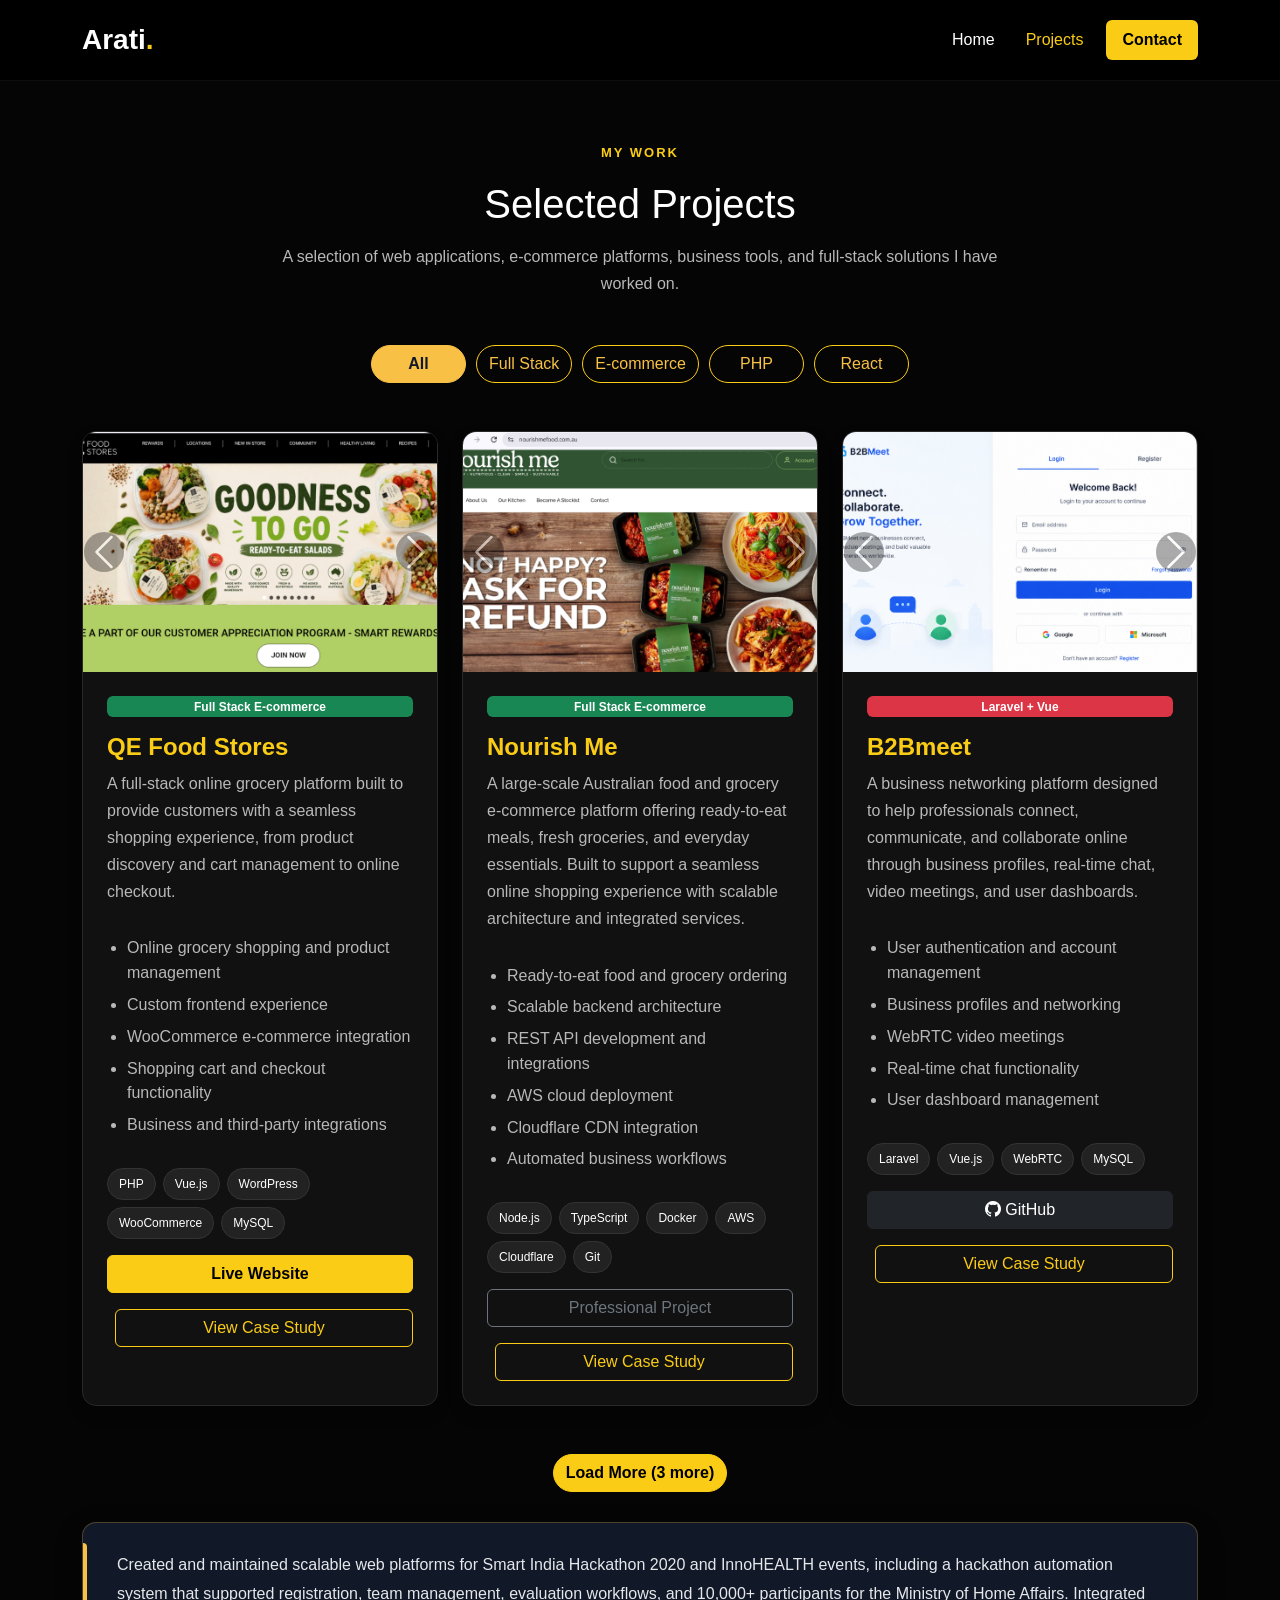
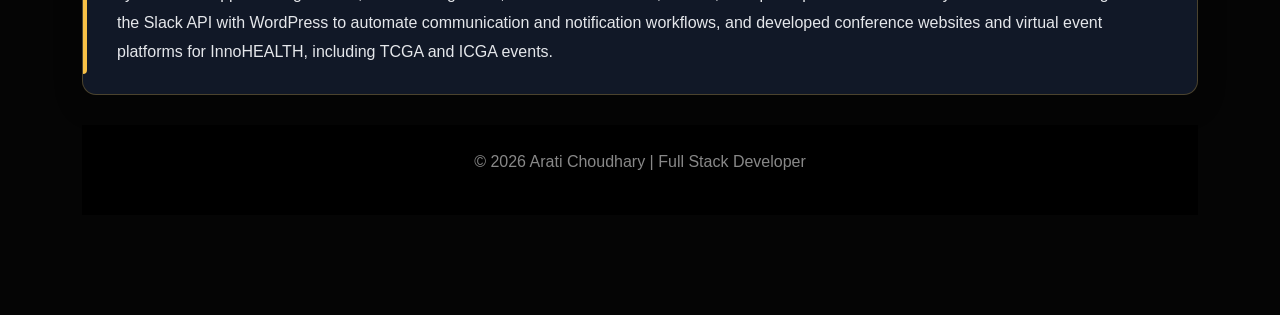
==== commit d1b17b9f: "Fix button closing tag in projects.html" ====
--- a/projects.html
+++ b/projects.html
@@ -760,7 +760,7 @@
 
                     </button>
             
-        </div><button
+        <button
                         class="carousel-control-next"
                         type="button"
                         data-bs-target="#b2bSlider"
